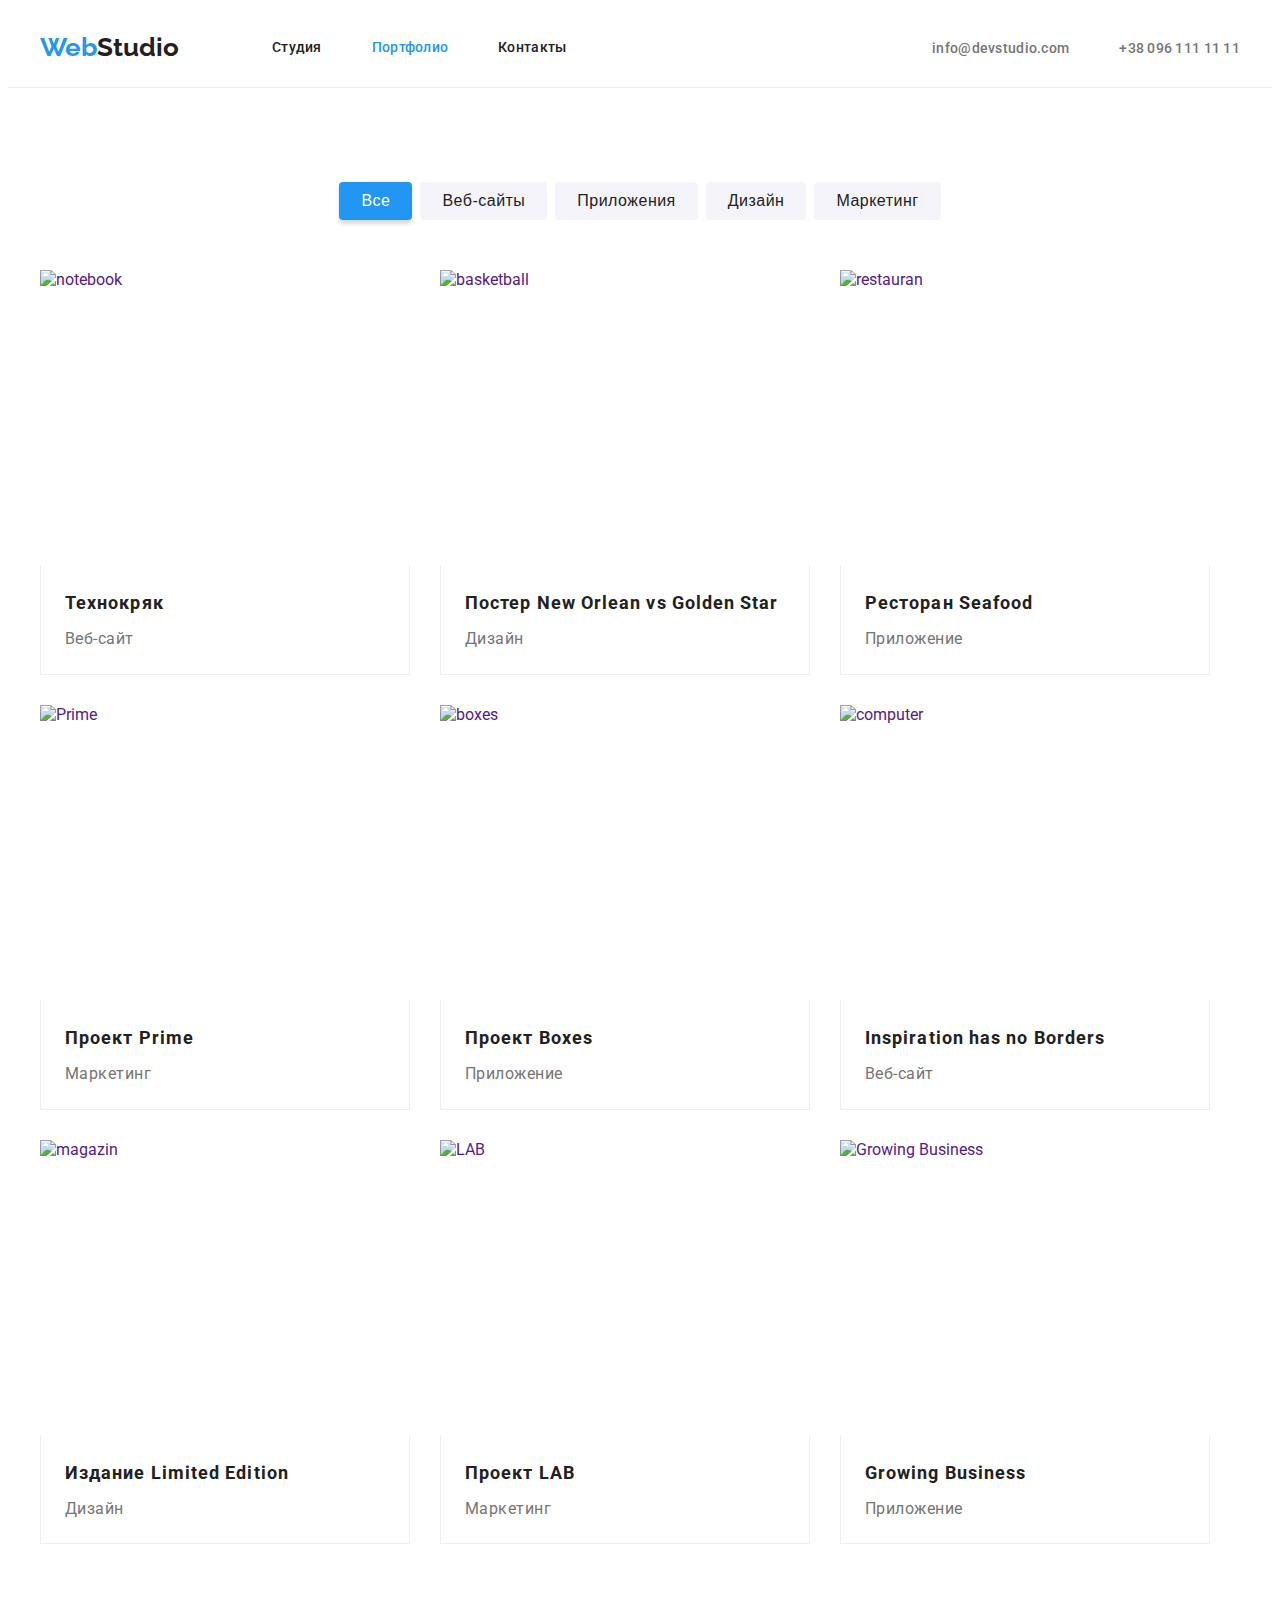
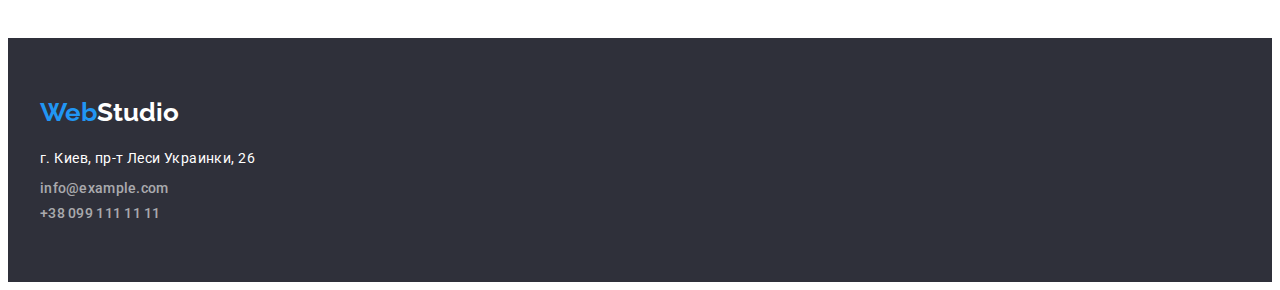
==== portfolio.html @ 57839d2d "Initial commit" ====
<!DOCTYPE html>
<html lang="en">
  <head>
    <meta charset="UTF-8" />
    <meta http-equiv="X-UA-Compatible" content="IE=edge" />
    <meta name="viewport" content="width=device-width, initial-scale=1.0" />
    <link rel="preconnect" href="https://fonts.googleapis.com" />
    <link rel="preconnect" href="https://fonts.gstatic.com" crossorigin />
    <link
      href="https://fonts.googleapis.com/css2?family=Raleway:wght@700&family=Roboto:wght@400;500;700;900&display=swap"
      rel="stylesheet"
    />
    <link
      rel="stylesheet"
      href="https://cdnjs.cloudflare.com/ajax/libs/modern-normalize/1.1.0/modern-normalize.min.css"
      integrity="sha512-wpPYUAdjBVSE4KJnH1VR1HeZfpl1ub8YT/NKx4PuQ5NmX2tKuGu6U/JRp5y+Y8XG2tV+wKQpNHVUX03MfMFn9Q=="
      crossorigin="anonymous"
      referrerpolicy="no-referrer"
    />
    <link rel="stylesheet" href="./css/styles.css" />
    <title>Document</title>
  </head>
  <body>
    <header>
      <div class="container flex">
      <nav class="flex">
        <a href="index.html" class="logo-head logo" lang="en"
          >Web<span class="logo-head-accent">Studio</span>
        </a>
        <ul class="list flex nav-ul">
          <li><a href="index.html" class="nav-link">Студия</a></li>
          <li><a href="portfolio.html" class="nav-link current">Портфолио</a></li>
          <li><a href="" class="nav-link">Контакты</a></li>
        </ul>
      </nav>
      <ul class="list flex contacts">
        <li>
          <a href="mailto:info@devstudio.com" class="contacts-nav">info@devstudio.com</a>
        </li>
         <li>
            <a href="tel:+380961111111" class="contacts-nav">+38 096 111 11 11</a>
         </li>
      </ul>
    </header>

    <main>
      <section class="portfolio-section">
      <div class="container">
        <h2 class="visually-hidden">navigation buttons</h2>
        <ul class="list flex-btn">
          <li><button type="button" class="nav-butons current-btn">Все</button></li>
          <li><button type="button" class="nav-butons">Веб-сайты</button></li>
          <li><button type="button" class="nav-butons">Приложения</button></li>
          <li><button type="button" class="nav-butons">Дизайн</button></li>
          <li><button type="button" class="nav-butons">Маркетинг</button></li>
        </ul>

        <ul class="list flex-wrap-portfolio">
          <li>
            <a href="" class="hero-card">
              <img
                src="./images-portfolio/notebook_white.jpg"
                alt="notebook"
                width="370"
                height="295"
              /> 
            <div class="text-card">
              <h3 class="hero-title">Технокряк</h3>
              <p class="portfolio-text">Веб-сайт</p>
            </div>
            </a>
          </li>
          <li>
            <a href="" class="hero-card">
              <img
                src="./images-portfolio/basketball.jpg"
                alt="basketball"
                width="370"
                height="295"
              />
            <div class="text-card">
              <h3 class="hero-title">Постер New Orlean vs Golden Star</h3>
              <p class="portfolio-text">Дизайн</p>
            </div>
            </a>
          </li>
          <li>
            <a href="" class="hero-card">
              <img
                src="./images-portfolio/restaurant_logo.jpg"
                alt="restauran"
                width="370"
                height="295"
              />
            <div class="text-card">
              <h3 class="hero-title">Ресторан Seafood</h3>
              <p class="portfolio-text">Приложение</p>
            </div>
            </a>
          </li>
          <li>
            <a href="" class="hero-card">
              <img src="./images-portfolio/headphones.jpg" alt="Prime" width="370" height="295" />
            <div class="text-card">
              <h3 class="hero-title">Проект Prime</h3>
              <p class="portfolio-text">Маркетинг</p>
            </div>
            </a>
          </li>
          <li>
            <a href="" class="hero-card">
              <img src="./images-portfolio/boxes.jpg" alt="boxes" width="370" height="295" />
            <div class="text-card">
              <h3 class="hero-title">Проект Boxes</h3>
              <p class="portfolio-text">Приложение</p>
            </div>
            </a>
          </li>
          <li>
            <a href="" class="hero-card">
              <img src="./images-portfolio/computer.jpg" alt="computer" width="370" height="295" />
            <div class="text-card">
              <h3 class="hero-title">Inspiration has no Borders</h3>
              <p class="portfolio-text">Веб-сайт</p>
            </div>
            </a>
          </li>
          <li>
            <a href="" class="hero-card">
              <img src="./images-portfolio/magazin.jpg" alt="magazin" width="370" height="295" />
            <div class="text-card">
              <h3 class="hero-title">Издание Limited Edition</h3>
              <p class="portfolio-text">Дизайн</p>
            </div>
            </a>
          </li>
          <li>
            <a href="" class="hero-card">
              <img src="./images-portfolio/lable.jpg" alt="LAB" width="370" height="295" />
            <div class="text-card">
              <h3 class="hero-title">Проект LAB</h3>
              <p class="portfolio-text">Маркетинг</p>
            </div>
            </a>
          </li>
          <li>
            <a href="" class="hero-card">
              <img
                src="./images-portfolio/landing.jpg"
                alt="Growing Business"
                width="370"
                height="295"
              />
            <div class="text-card">
              <h3 class="hero-title">Growing Business</h3>
              <p class="portfolio-text">Приложение</p>
            </div>
            </a>
          </li>
        </ul>
      </div>
      </section>
    </main>

    <footer class="footer-bg">
      <div class="container">
      <a href="index.html" lang="en" class="logo-foot"
        >Web<span class="logo-foot-accent">Studio</span></a
      >
      <address>
        <ul class="list foot-align">
          <li class="list-foot-item">
            <a
              href="//www.google.com/maps/place/бул.+Леси+Украинки,+26"
              target="_blank"
              class="address"
              >г. Киев, пр-т Леси Украинки, 26</a
            >
          </li>
          <li class="list-foot-item"><a href="mailto:info@example.com" class="contacts-foot">info@example.com</a></li>
          <li><a href="tel:+380991111111" class="contacts-foot">+38 099 111 11 11</a></li>
        </ul>
      </address>
      </div>
    </footer>
  </body>
</html>
---- css/styles.css ----
:root {
  /*fonts*/
  --main-fonts: 'Roboto', sans-serif;
  --logo-fonts: 'Raleway', sans-serif;

  /*bg colors*/
  --dark-bg-color: #2f303a;
  --light-bg-color: #f5f4fa;

  /*text colors*/
  --main-text-color: #212121;
  --accent-text-color: #2196f3;
}

body {
  font-family: var(--main-fonts), sans-serif;
  color: var(--main-text-color);
}
header {
  border-bottom: 1px solid #ececec;
}
img {
  display: block;
}

h1,
h2,
h3,
h4,
h5,
h6,
p,
ul {
  margin: 0;
  padding: 0;
}
.list {
  list-style: none;
}
.title {
  margin-bottom: 50px;
  font-weight: 700;
  font-size: 36px;
  line-height: 1.1;
  text-align: center;
  letter-spacing: 0.03em;
  color: var(--main-text-color);
}
.flex {
  display: flex;
  align-items: center;
}
.section {
  padding-top: 94px;
  padding-bottom: 94px;
}
.section:nth-child(2) {
  padding-bottom: 0;
}

.container {
  width: 1200px;
  padding-right: 15px;
  padding-left: 15px;
  margin-left: auto;
  margin-right: auto;
}

/*header*/
.logo-head {
  font-family: var(--logo-fonts);
  font-weight: 700;
  font-size: 26px;
  line-height: 1.1;
  text-decoration: none;
  color: var(--accent-text-color);
}
.logo-head-accent {
  color: var(--main-text-color);
}
.nav-ul {
  margin-left: 93px;
  gap: 50px;
}
.nav-link {
  padding-top: 32px;
  padding-bottom: 32px;
  font-weight: 500;
  font-size: 14px;
  line-height: 1.1;
  letter-spacing: 0.02em;
  text-decoration: none;
  color: var(--main-text-color);
  display: block;
}
.current {
  font-weight: 500;
  font-size: 14px;
  line-height: 1.1;
  letter-spacing: 0.02em;
  text-decoration: none;
  color: var(--accent-text-color);
}
.nav-link:hover {
  color: var(--accent-text-color);
}
.nav-link:focus {
  color: var(--accent-text-color);
}
.contacts {
  margin-left: auto;
  gap: 50px;
}
.contacts-nav {
  font-weight: 500;
  font-size: 14px;
  line-height: 1.1;
  letter-spacing: 0.02em;
  text-decoration: none;
  color: #757575;
}
.contacts-nav:hover {
  color: var(--accent-text-color);
}
.contacts-nav:focus {
  color: var(--accent-text-color);
}

/*index html*/

/*order section*/
.section-wrap {
  padding-top: 200px;
  padding-bottom: 200px;
  text-align: center;
}
.order-section {
  background: var(--dark-bg-color);
}
.order-title {
  width: 700px;
  margin: 0 auto;

  text-transform: uppercase;
  font-weight: 900;
  font-size: 44px;
  line-height: 1.3;
  color: #ffffff;
}
.order-button {
  box-shadow: 0px 4px 4px rgba(0, 0, 0, 0.15);
  border: none;
  border-radius: 4px;

  margin-top: 30px;
  min-height: 50px;
  min-width: 200px;
  padding: 10px 32px;

  font-weight: 700;
  font-size: 16px;
  line-height: 1.8;
  color: #ffffff;
  cursor: pointer;
  background-color: var(--accent-text-color);
}
.order-button:hover {
  background-color: #188ce8;
}
.order-button:focus {
  background-color: #188ce8;
}
/*benefits section*/
.visually-hidden {
  position: absolute;
  width: 1px;
  height: 1px;
  margin: -1px;
  border: 0;
  padding: 0;
  white-space: nowrap;
  clip-path: inset(100%);
  clip: rect(0 0 0 0);
  overflow: hidden;
}
.benefit-cards {
  width: 270px;
}
.list-benefits {
  gap: 30px;
}
.benefit-title {
  font-weight: 700;
  font-size: 14px;
  line-height: 16px;
  letter-spacing: 0.03em;
  text-transform: uppercase;
  color: var(--main-text-color);
}
.benefit-text {
  margin-top: 10px;
  font-weight: 400;
  font-size: 14px;
  line-height: 1.7;
  letter-spacing: 0.03em;
  color: #757575;
}
.list-work {
  list-style: none;
  gap: 30px;
}

/*hero section*/

.hero-bg {
  background-color: var(--light-bg-color);
}

.hero-name {
  font-weight: 500;
  font-size: 16px;
  line-height: 1.1;
  text-align: center;
  letter-spacing: 0.03em;
  color: var(--main-text-color);
}
.hero-text {
  margin-top: 10px;
  font-weight: 400;
  font-size: 16px;
  line-height: 1.1;
  text-align: center;
  letter-spacing: 0.03em;
  color: #757575;
}
.list-hero {
  gap: 30px;
}
.hero-text-card {
  padding: 30px 20px;
}
.bg-cards {
  width: 270px;
  padding: auto;

  background: #ffffff;
  box-shadow: 0px 1px 3px rgba(0, 0, 0, 0.12), 0px 1px 1px rgba(0, 0, 0, 0.14),
    0px 2px 1px rgba(0, 0, 0, 0.2);
  border-radius: 0px 0px 4px 4px;
}

/*portfolio*/

/*section*/
.portfolio-section {
  padding-top: 94px;
  padding-bottom: 94px;
}
.visually-hidden {
  position: absolute;
  width: 1px;
  height: 1px;
  margin: -1px;
  border: 0;
  padding: 0;
  white-space: nowrap;
  clip-path: inset(100%);
  clip: rect(0 0 0 0);
  overflow: hidden;
}
.nav-butons {
  background: #f5f4fa;
  border: none;
  border-radius: 4px;

  font-weight: 500;
  font-size: 16px;
  line-height: 1.6;
  text-align: center;
  letter-spacing: 0.03em;
  cursor: pointer;
  color: var(--main-text-color);
  background: var(--light-bg-color);
  padding: 6px 22px;
}
.current-btn {
  background: #2196f3;
  box-shadow: 0px 4px 4px rgba(0, 0, 0, 0.15);
  color: #ffffff;
  background: var(--accent-text-color);
}
.flex-btn {
  justify-content: center;
  display: flex;
  gap: 8px;
}

.flex-wrap-portfolio {
  padding: 0;
  margin: 0;
  margin-top: 50px;
  display: flex;
  flex-wrap: wrap;
  gap: 30px;
}
.hero-card {
  display: inline-block;

  background: #ffffff;

  cursor: pointer;
  text-decoration: none;
}
.text-card {
  border-left: 1px solid #eeeeee;
  border-right: 1px solid #eeeeee;
  border-bottom: 1px solid #eeeeee;
  padding: 20px 24px;
}
.hero-title {
  margin-bottom: 4px;
  font-weight: 700;
  font-size: 18px;
  line-height: 2;
  letter-spacing: 0.06em;
  color: var(--main-text-color);
}
.portfolio-text {
  display: inline;
  padding-left: 0px;
  font-weight: 400;
  font-size: 16px;
  line-height: 1.8;
  letter-spacing: 0.03em;
  color: #757575;
}
.nav-butons:hover {
  color: #ffffff;
  background-color: var(--accent-text-color);
}
.nav-butons:focus {
  color: #ffffff;
  background-color: var(--accent-text-color);
}

/*footer*/
.footer-bg {
  padding-top: 60px;
  padding-bottom: 60px;
  background: var(--dark-bg-color);
}
.foot-align {
  padding-left: 0;
}
.logo-foot {
  margin-bottom: 20px;
  display: inline-block;
  font-family: var(--logo-fonts);
  font-weight: 700;
  font-size: 26px;
  line-height: 1.1;
  text-decoration: none;
  color: var(--accent-text-color);
}
.logo-foot-accent {
  color: #ffffff;
}
.list-foot-item {
  margin-top: 0;
  margin-bottom: 10px;
}
.address {
  display: block;
  font-style: normal;
  font-weight: 400;
  font-size: 14px;
  line-height: 1.7;
  letter-spacing: 0.03em;
  color: #ffffff;
  text-decoration: none;
}
.contacts-foot {
  display: block;
  font-style: normal;
  font-weight: 500;
  font-size: 14px;
  line-height: 1.1;
  letter-spacing: 0.02em;
  text-decoration: none;
  color: rgba(255, 255, 255, 0.6);
}
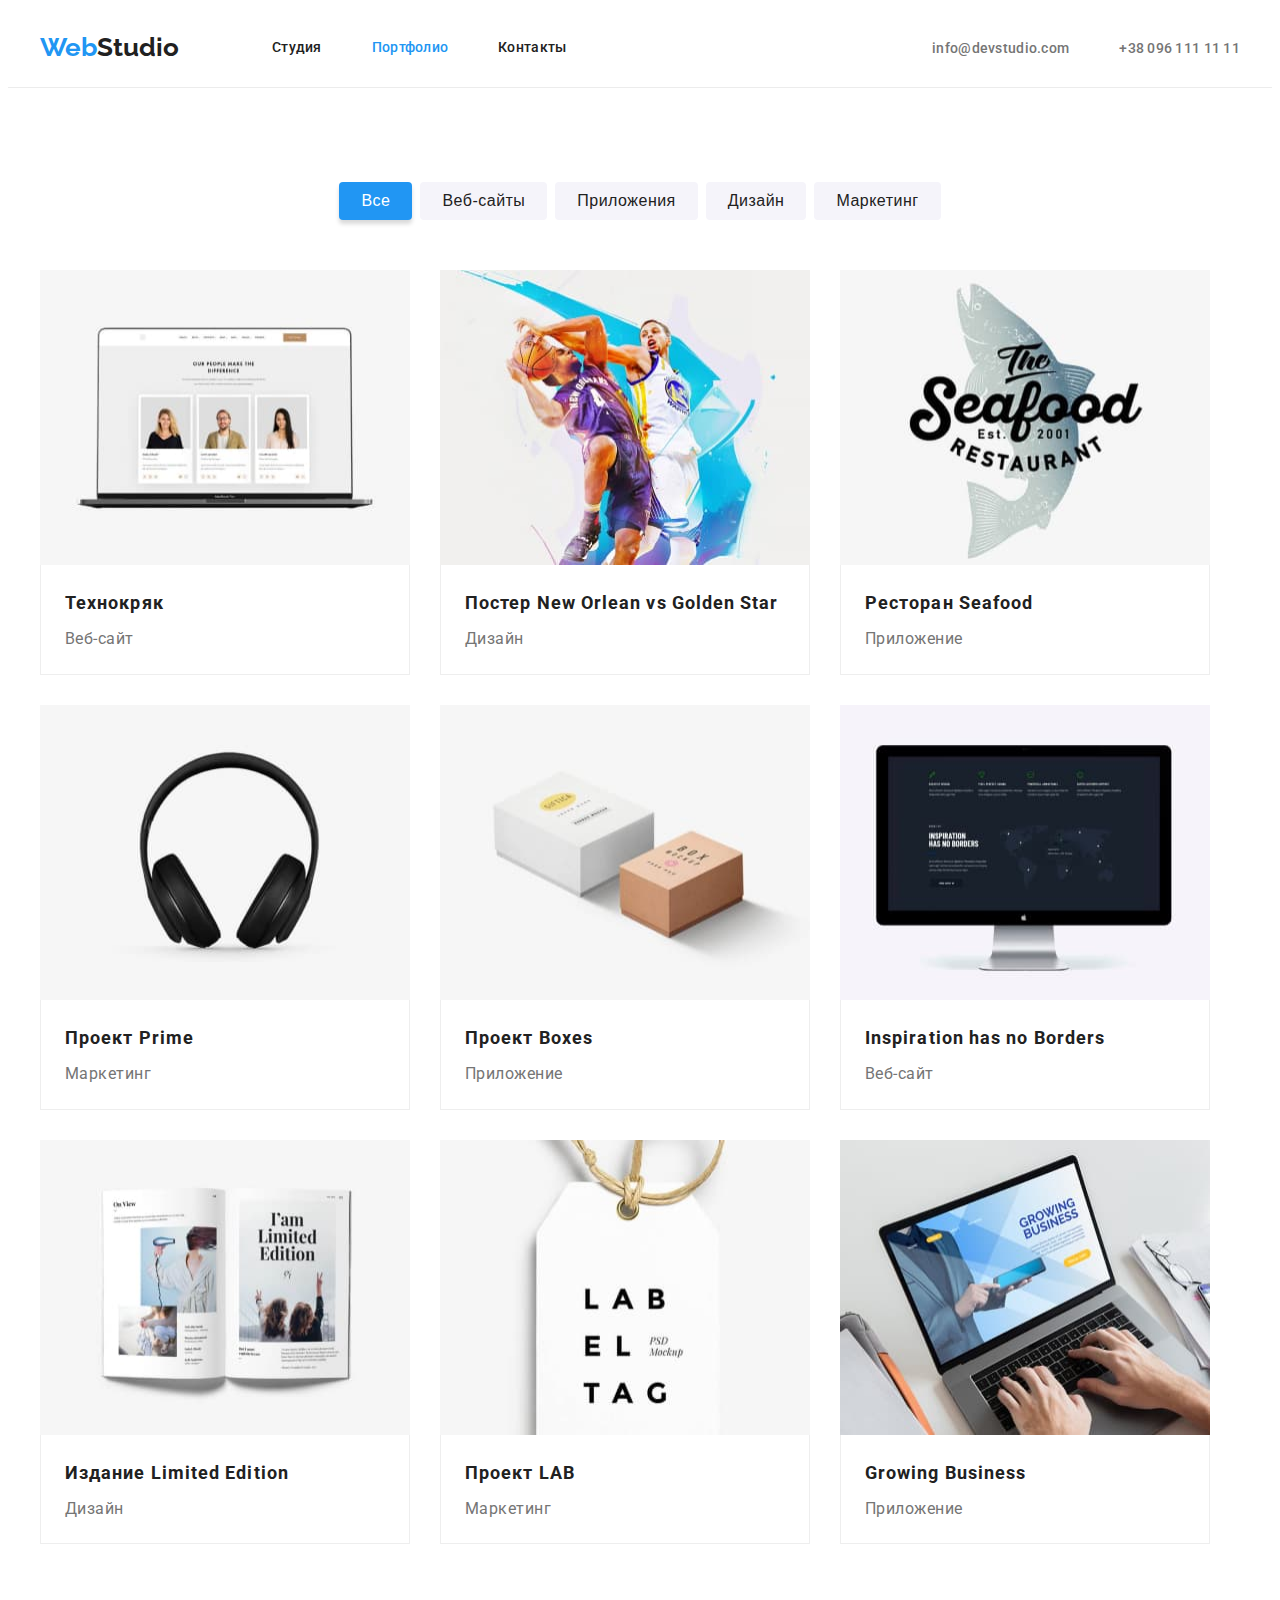
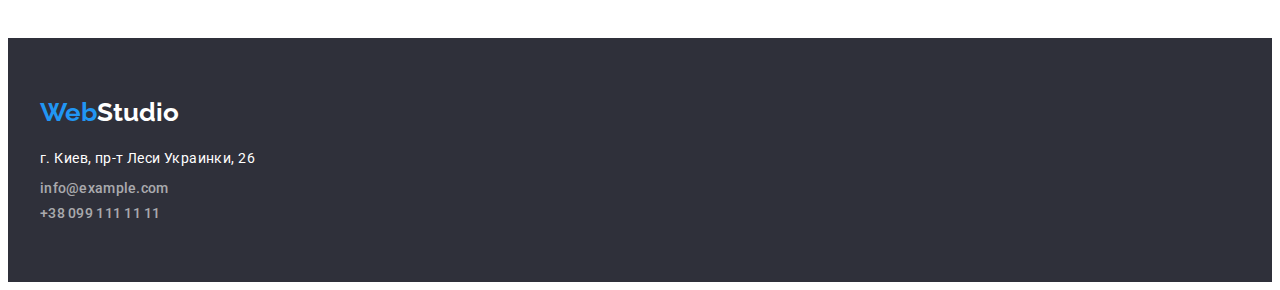
==== commit ab2182df: "add social icons" ====
--- a/portfolio.html
+++ b/portfolio.html
@@ -59,7 +59,7 @@
           <li>
             <a href="" class="hero-card">
               <img
-                src="./images-portfolio/notebook_white.jpg"
+                src="./images/images-portfolio/notebook_white.jpg"
                 alt="notebook"
                 width="370"
                 height="295"
@@ -73,7 +73,7 @@
           <li>
             <a href="" class="hero-card">
               <img
-                src="./images-portfolio/basketball.jpg"
+                src="./images/images-portfolio/basketball.jpg"
                 alt="basketball"
                 width="370"
                 height="295"
@@ -87,7 +87,7 @@
           <li>
             <a href="" class="hero-card">
               <img
-                src="./images-portfolio/restaurant_logo.jpg"
+                src="./images/images-portfolio/restaurant_logo.jpg"
                 alt="restauran"
                 width="370"
                 height="295"
@@ -100,7 +100,7 @@
           </li>
           <li>
             <a href="" class="hero-card">
-              <img src="./images-portfolio/headphones.jpg" alt="Prime" width="370" height="295" />
+              <img src="./images/images-portfolio/headphones.jpg" alt="Prime" width="370" height="295" />
             <div class="text-card">
               <h3 class="hero-title">Проект Prime</h3>
               <p class="portfolio-text">Маркетинг</p>
@@ -109,7 +109,7 @@
           </li>
           <li>
             <a href="" class="hero-card">
-              <img src="./images-portfolio/boxes.jpg" alt="boxes" width="370" height="295" />
+              <img src="./images/images-portfolio/boxes.jpg" alt="boxes" width="370" height="295" />
             <div class="text-card">
               <h3 class="hero-title">Проект Boxes</h3>
               <p class="portfolio-text">Приложение</p>
@@ -118,7 +118,7 @@
           </li>
           <li>
             <a href="" class="hero-card">
-              <img src="./images-portfolio/computer.jpg" alt="computer" width="370" height="295" />
+              <img src="./images/images-portfolio/computer.jpg" alt="computer" width="370" height="295" />
             <div class="text-card">
               <h3 class="hero-title">Inspiration has no Borders</h3>
               <p class="portfolio-text">Веб-сайт</p>
@@ -127,7 +127,7 @@
           </li>
           <li>
             <a href="" class="hero-card">
-              <img src="./images-portfolio/magazin.jpg" alt="magazin" width="370" height="295" />
+              <img src="./images/images-portfolio/magazin.jpg" alt="magazin" width="370" height="295" />
             <div class="text-card">
               <h3 class="hero-title">Издание Limited Edition</h3>
               <p class="portfolio-text">Дизайн</p>
@@ -136,7 +136,7 @@
           </li>
           <li>
             <a href="" class="hero-card">
-              <img src="./images-portfolio/lable.jpg" alt="LAB" width="370" height="295" />
+              <img src="./images/images-portfolio/lable.jpg" alt="LAB" width="370" height="295" />
             <div class="text-card">
               <h3 class="hero-title">Проект LAB</h3>
               <p class="portfolio-text">Маркетинг</p>
@@ -146,7 +146,7 @@
           <li>
             <a href="" class="hero-card">
               <img
-                src="./images-portfolio/landing.jpg"
+                src="./images/images-portfolio/landing.jpg"
                 alt="Growing Business"
                 width="370"
                 height="295"
--- a/css/styles.css
+++ b/css/styles.css
@@ -232,6 +232,7 @@
   text-align: center;
   letter-spacing: 0.03em;
   color: #757575;
+  margin-bottom: 16px;
 }
 .list-hero {
   gap: 30px;
@@ -248,6 +249,36 @@
     0px 2px 1px rgba(0, 0, 0, 0.2);
   border-radius: 0px 0px 4px 4px;
 }
+.social-list {
+  align-items: center;
+  justify-content: center;
+  gap: 10px;
+}
+.social-item {
+
+}
+.social-link {
+  align-items: center;
+  justify-content: center;
+  display: flex;
+  width: 44px;
+  height: 44px;
+  background-color: #ffffff;
+  border-radius: 50%;
+}
+.social-icon{
+   fill: #AFB1B8;
+}
+.social-link:hover,
+.social-link:focus{
+   background-color: #2196F3;
+
+}
+.social-link:hover .social-icon,
+.social-link:focus .social-icon{
+   fill: #ffffff;
+}
+
 
 /*portfolio*/
 
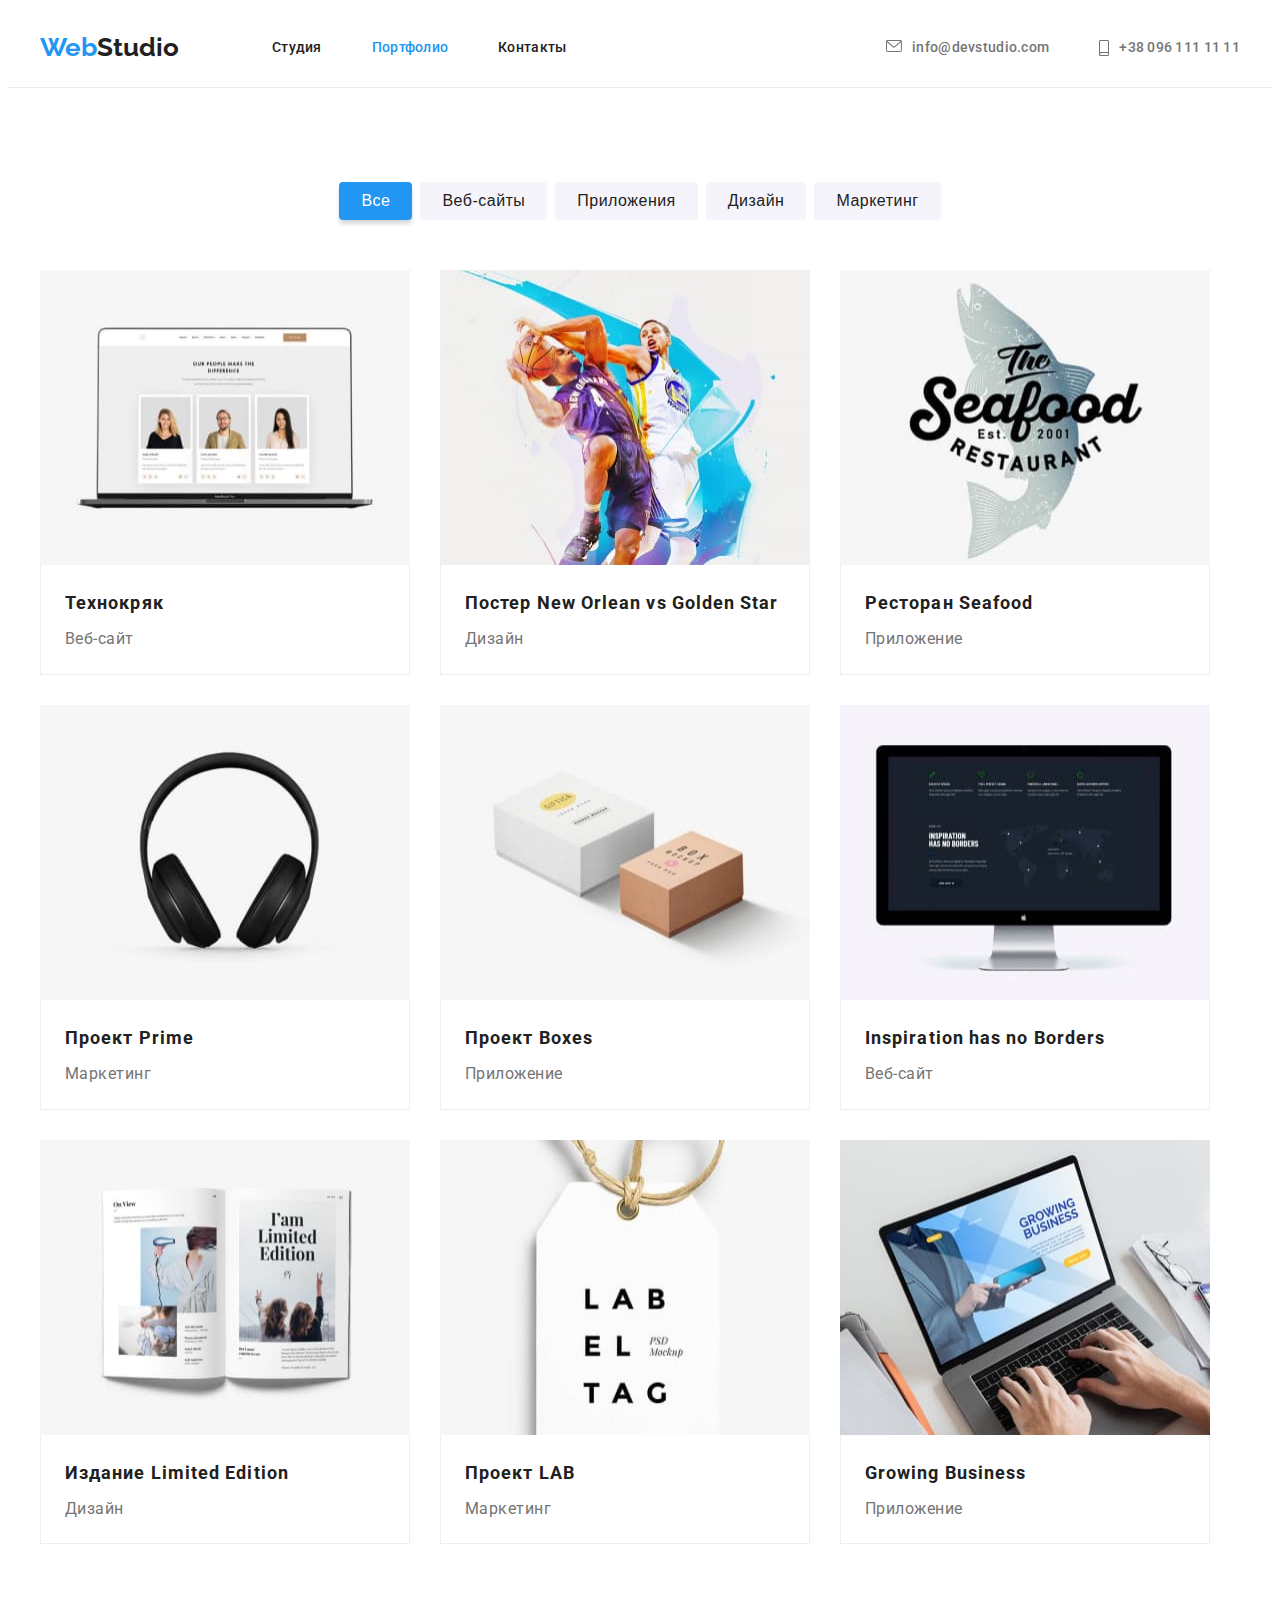
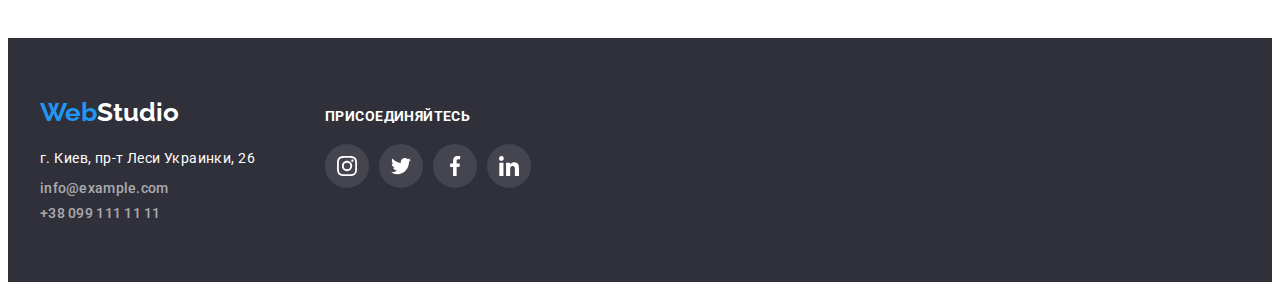
==== commit 53b695bf: "upd" ====
--- a/portfolio.html
+++ b/portfolio.html
@@ -34,11 +34,17 @@
         </ul>
       </nav>
       <ul class="list flex contacts">
-        <li>
-          <a href="mailto:info@devstudio.com" class="contacts-nav">info@devstudio.com</a>
+        <li class="contacts-item">
+          <a class="contacts-nav" href="mailto:info@devstudio.com" > 
+            <svg class="contacts-icon" width="16" height="12"> 
+               <use href="./images/icons.svg#icon-mail"></use>
+            </svg>info@devstudio.com</a>
         </li>
-         <li>
-            <a href="tel:+380961111111" class="contacts-nav">+38 096 111 11 11</a>
+         <li class="contacts-item">
+            <a class="contacts-nav" href="tel:+380961111111" > 
+            <svg class="contacts-icon" width="10" height="16"> 
+               <use href="./images/icons.svg#icon-smartphone"></use>
+            </svg>+38 096 111 11 11</a>
          </li>
       </ul>
     </header>
@@ -162,8 +168,9 @@
       </section>
     </main>
 
-    <footer class="footer-bg">
-      <div class="container">
+        <footer class="footer-bg">
+      <div class="container flex blocks">
+      <div>
       <a href="index.html" lang="en" class="logo-foot"
         >Web<span class="logo-foot-accent">Studio</span></a
       >
@@ -182,6 +189,66 @@
         </ul>
       </address>
       </div>
+ 
+
+      <div  class="foot-rigth-block">
+         <h3 class="foot-title">присоединяйтесь</h3>
+         <ul class="list flex social-list-foot">
+               <li class="social-item">
+                  <a 
+                  class="social-link-foot"
+                  href=""
+                  rel="noopener nooferrer"
+                  target="_blank"
+                  aria-label="instagram"
+                  >  
+                     <svg class="social-icon-foot" width="20" height="20"> 
+                        <use href="./images/icons.svg#icon-instagram"></use>
+                     </svg>
+                  </a>
+               </li>
+               <li class="social-item">
+                  <a 
+                  class="social-link-foot"
+                  href=""
+                  rel="noopener nooferrer"
+                  target="_blank"
+                  aria-label="twitter"
+                  >
+                     <svg class="social-icon-foot" width="20" height="20"> 
+                        <use href="./images/icons.svg#icon-twitter"></use>
+                     </svg>
+                  </a>
+               </li>
+               <li class="social-item">
+                  <a 
+                  class="social-link-foot"
+                  href=""
+                  rel="noopener nooferrer"
+                  target="_blank"
+                  aria-label="facebook"
+                  >
+                     <svg class="social-icon-foot" width="20" height="20"> 
+                        <use href="./images/icons.svg#icon-facebook"></use>
+                     </svg>
+                  </a>
+               </li>
+               <li class="social-item-foot">
+                  <a 
+                  class="social-link-foot"
+                  href=""
+                  rel="noopener nooferrer"
+                  target="_blank"
+                  aria-label="linkedin"
+                  >
+                     <svg class="social-icon-foot" width="20" height="20"> 
+                        <use href="./images/icons.svg#icon-linkedin"></use>
+                     </svg>
+                  </a>
+               </li>
+            </ul>
+      </div>
+      </div>
     </footer>
   </body>
 </html>
--- a/css/styles.css
+++ b/css/styles.css
@@ -108,10 +108,17 @@
   color: var(--accent-text-color);
 }
 .contacts {
+  align-items: center;
+  justify-content: center;
   margin-left: auto;
   gap: 50px;
 }
+.contacts-item {
+  display: flex;
+  justify-content: center;
+}
 .contacts-nav {
+  display: flex;
   font-weight: 500;
   font-size: 14px;
   line-height: 1.1;
@@ -119,11 +126,18 @@
   text-decoration: none;
   color: #757575;
 }
-.contacts-nav:hover {
-  color: var(--accent-text-color);
-}
+
+.contacts-nav:hover,
 .contacts-nav:focus {
   color: var(--accent-text-color);
+}
+.contacts-icon {
+  fill: #757575;
+  margin-right: 10px;
+}
+.contacts-nav:hover .contacts-icon,
+.contacts-nav:focus .contacts-icon {
+  fill: var(--accent-text-color);
 }
 
 /*index html*/
@@ -170,6 +184,18 @@
 .order-button:focus {
   background-color: #188ce8;
 }
+
+.bg-image-order {
+  max-width: 1600px;
+  margin-left: auto;
+  margin-right: auto;
+
+  background-repeat: no-repeat;
+  background-image: linear-gradient(to right, rgba(47, 48, 58, 0.4), rgba(47, 48, 58, 0.4)),
+    url(/images/background.jpg);
+  background-position: center;
+}
+
 /*benefits section*/
 .visually-hidden {
   position: absolute;
@@ -209,7 +235,14 @@
   list-style: none;
   gap: 30px;
 }
-
+.benefits-icon {
+  width: 270px;
+  height: 120px;
+  background: #f5f4fa;
+  border-radius: 4px;
+  padding: 25px 100px;
+  margin-bottom: 30px;
+}
 /*hero section*/
 
 .hero-bg {
@@ -255,7 +288,6 @@
   gap: 10px;
 }
 .social-item {
-
 }
 .social-link {
   align-items: center;
@@ -266,19 +298,17 @@
   background-color: #ffffff;
   border-radius: 50%;
 }
-.social-icon{
-   fill: #AFB1B8;
+.social-icon {
+  fill: #afb1b8;
 }
 .social-link:hover,
-.social-link:focus{
-   background-color: #2196F3;
-
+.social-link:focus {
+  background-color: #2196f3;
 }
 .social-link:hover .social-icon,
-.social-link:focus .social-icon{
-   fill: #ffffff;
-}
-
+.social-link:focus .social-icon {
+  fill: #ffffff;
+}
 
 /*portfolio*/
 
@@ -342,6 +372,11 @@
   cursor: pointer;
   text-decoration: none;
 }
+.hero-card:hover,
+.hero-card:focus {
+  box-shadow: 0px 1px 1px rgba(0, 0, 0, 0.12), 0px 4px 4px rgba(0, 0, 0, 0.06),
+    1px 4px 6px rgba(0, 0, 0, 0.16);
+}
 .text-card {
   border-left: 1px solid #eeeeee;
   border-right: 1px solid #eeeeee;
@@ -365,13 +400,33 @@
   letter-spacing: 0.03em;
   color: #757575;
 }
-.nav-butons:hover {
+.nav-butons:hover,
+.nav-butons:focus {
   color: #ffffff;
   background-color: var(--accent-text-color);
-}
-.nav-butons:focus {
-  color: #ffffff;
-  background-color: var(--accent-text-color);
+  box-shadow: 0px 3px 1px rgba(0, 0, 0, 0.1), 0px 1px 2px rgba(0, 0, 0, 0.08),
+    0px 2px 2px rgba(0, 0, 0, 0.12);
+}
+
+/*clients section*/
+.clients-list {
+  margin-top: 30px;
+  gap: 30px;
+}
+.clients-icon {
+  width: 170px;
+  height: 92px;
+  padding: 16px 32px;
+
+  background-color: #ffffff;
+  border: 1px solid #afb1b8;
+  border-radius: 4px;
+  fill: #afb1b8;
+}
+.clients-icon:hover,
+.clients-icon:focus {
+  border: 1px solid #2196f3;
+  fill: #2196f3;
 }
 
 /*footer*/
@@ -420,3 +475,42 @@
   text-decoration: none;
   color: rgba(255, 255, 255, 0.6);
 }
+.blocks {
+  align-items: baseline;
+}
+.foot-rigth-block {
+  margin-left: 70px;
+}
+.foot-title {
+  padding-left: 0;
+  display: inline-block;
+  margin-bottom: 20px;
+  text-align: center;
+  font-weight: 700;
+  font-size: 14px;
+  line-height: 16px;
+  letter-spacing: 0.03em;
+  text-transform: uppercase;
+  color: #ffffff;
+}
+.social-list-foot {
+  align-items: center;
+  justify-content: center;
+  gap: 10px;
+}
+.social-link-foot {
+  align-items: center;
+  justify-content: center;
+  display: flex;
+  width: 44px;
+  height: 44px;
+  background-color: rgba(255, 255, 255, 10%);
+  border-radius: 50%;
+}
+.social-link-foot:hover,
+.social-link-foot:focus {
+  background-color: #2196f3;
+}
+.social-icon-foot {
+  fill: #ffffff;
+}
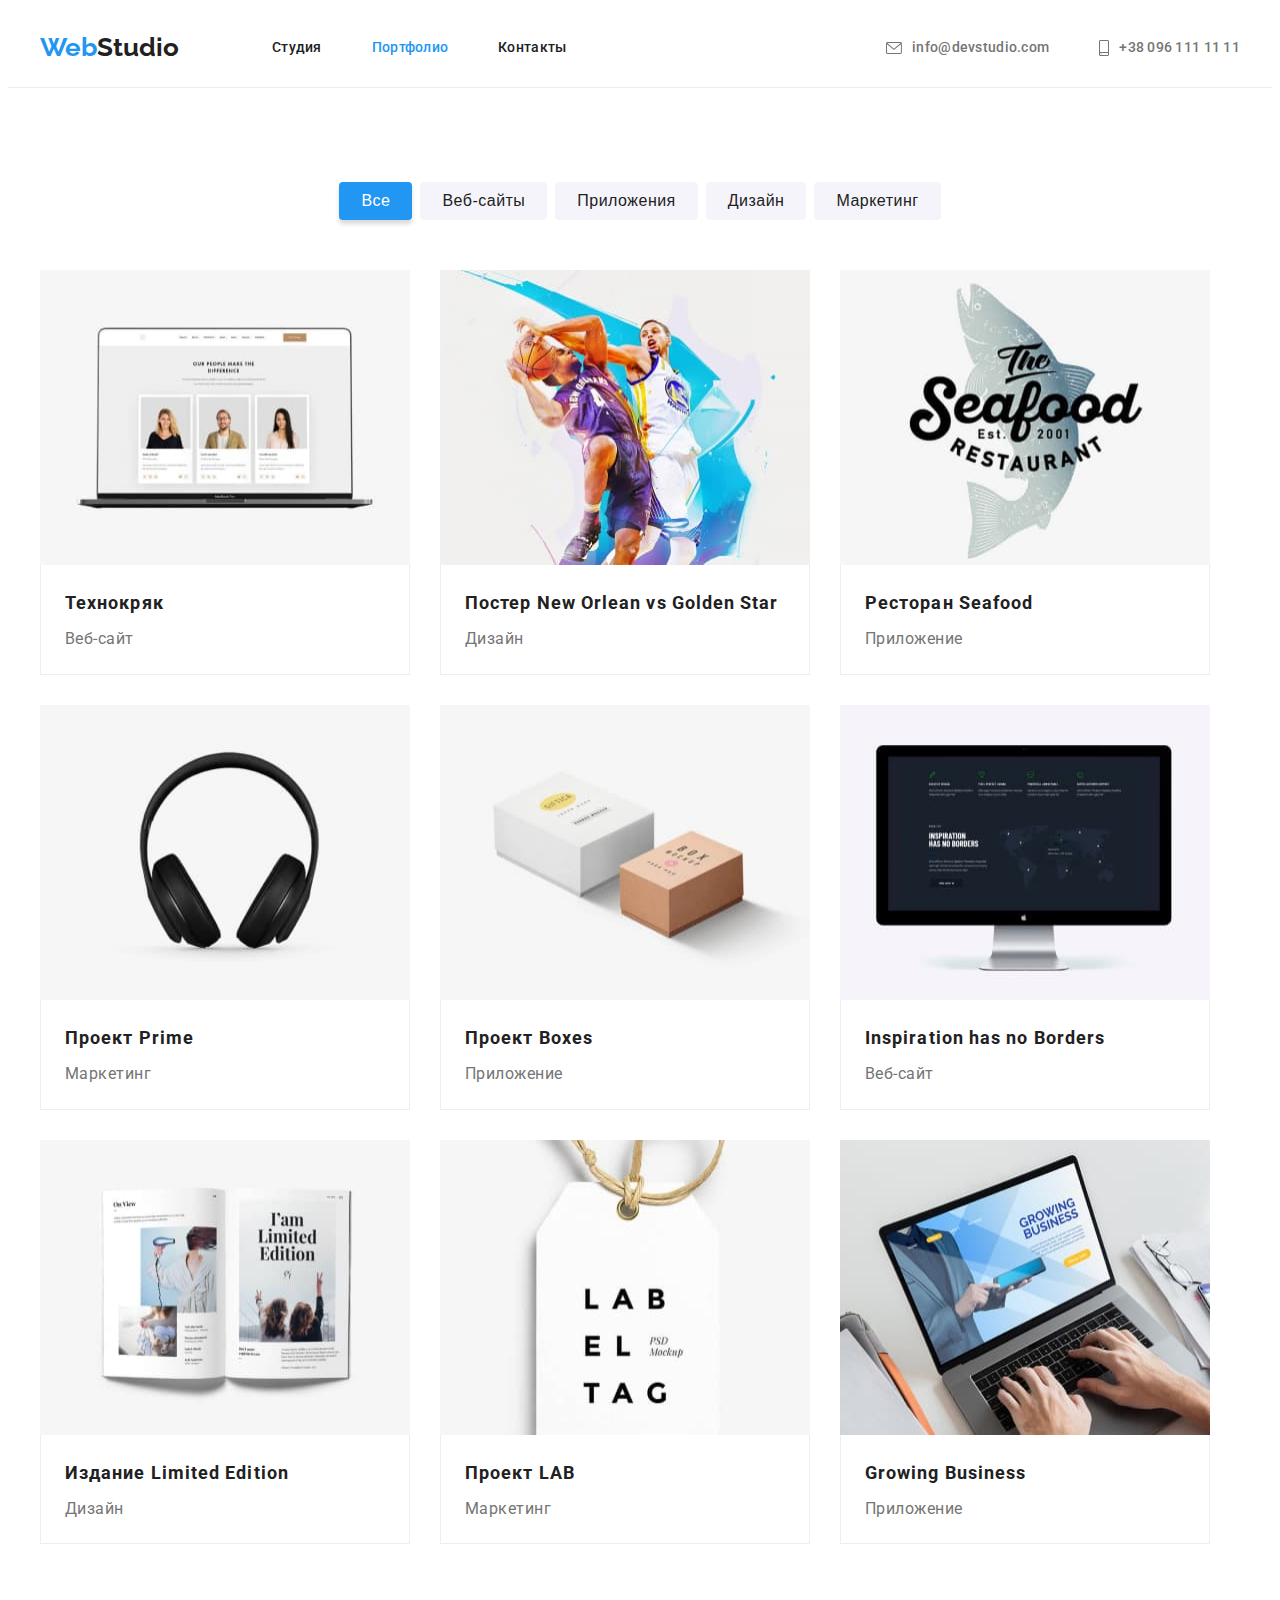
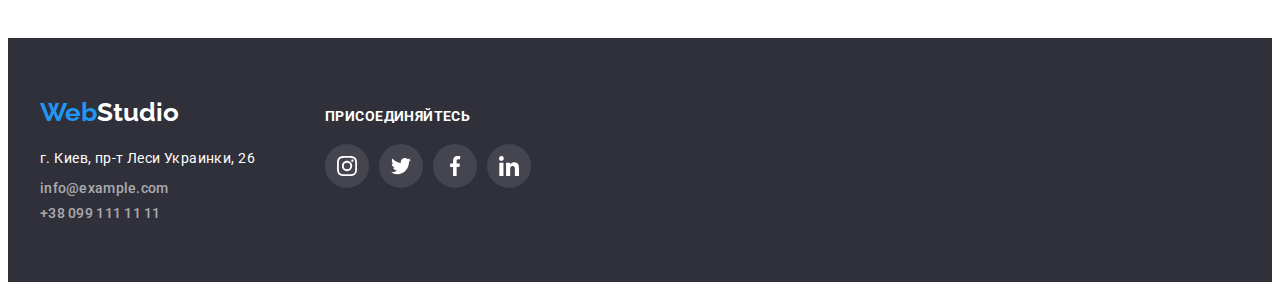
==== commit 9d9dfe9a: "upd" ====
--- a/portfolio.html
+++ b/portfolio.html
@@ -63,7 +63,7 @@
 
         <ul class="list flex-wrap-portfolio">
           <li>
-            <a href="" class="hero-card">
+            <a href="" class="portfolio-card">
               <img
                 src="./images/images-portfolio/notebook_white.jpg"
                 alt="notebook"
@@ -71,13 +71,13 @@
                 height="295"
               /> 
             <div class="text-card">
-              <h3 class="hero-title">Технокряк</h3>
+              <h3 class="portfolio-title">Технокряк</h3>
               <p class="portfolio-text">Веб-сайт</p>
             </div>
             </a>
           </li>
           <li>
-            <a href="" class="hero-card">
+            <a href="" class="portfolio-card">
               <img
                 src="./images/images-portfolio/basketball.jpg"
                 alt="basketball"
@@ -85,13 +85,13 @@
                 height="295"
               />
             <div class="text-card">
-              <h3 class="hero-title">Постер New Orlean vs Golden Star</h3>
+              <h3 class="portfolio-title">Постер New Orlean vs Golden Star</h3>
               <p class="portfolio-text">Дизайн</p>
             </div>
             </a>
           </li>
           <li>
-            <a href="" class="hero-card">
+            <a href="" class="portfolio-card">
               <img
                 src="./images/images-portfolio/restaurant_logo.jpg"
                 alt="restauran"
@@ -99,58 +99,58 @@
                 height="295"
               />
             <div class="text-card">
-              <h3 class="hero-title">Ресторан Seafood</h3>
+              <h3 class="portfolio-title">Ресторан Seafood</h3>
               <p class="portfolio-text">Приложение</p>
             </div>
             </a>
           </li>
           <li>
-            <a href="" class="hero-card">
+            <a href="" class="portfolio-card">
               <img src="./images/images-portfolio/headphones.jpg" alt="Prime" width="370" height="295" />
             <div class="text-card">
-              <h3 class="hero-title">Проект Prime</h3>
+              <h3 class="portfolio-title">Проект Prime</h3>
               <p class="portfolio-text">Маркетинг</p>
             </div>
             </a>
           </li>
           <li>
-            <a href="" class="hero-card">
+            <a href="" class="portfolio-card">
               <img src="./images/images-portfolio/boxes.jpg" alt="boxes" width="370" height="295" />
             <div class="text-card">
-              <h3 class="hero-title">Проект Boxes</h3>
+              <h3 class="portfolio-title">Проект Boxes</h3>
               <p class="portfolio-text">Приложение</p>
             </div>
             </a>
           </li>
           <li>
-            <a href="" class="hero-card">
+            <a href="" class="portfolio-card">
               <img src="./images/images-portfolio/computer.jpg" alt="computer" width="370" height="295" />
             <div class="text-card">
-              <h3 class="hero-title">Inspiration has no Borders</h3>
+              <h3 class="portfolio-title">Inspiration has no Borders</h3>
               <p class="portfolio-text">Веб-сайт</p>
             </div>
             </a>
           </li>
           <li>
-            <a href="" class="hero-card">
+            <a href="" class="portfolio-card">
               <img src="./images/images-portfolio/magazin.jpg" alt="magazin" width="370" height="295" />
             <div class="text-card">
-              <h3 class="hero-title">Издание Limited Edition</h3>
+              <h3 class="portfolio-title">Издание Limited Edition</h3>
               <p class="portfolio-text">Дизайн</p>
             </div>
             </a>
           </li>
           <li>
-            <a href="" class="hero-card">
+            <a href="" class="portfolio-card">
               <img src="./images/images-portfolio/lable.jpg" alt="LAB" width="370" height="295" />
             <div class="text-card">
-              <h3 class="hero-title">Проект LAB</h3>
+              <h3 class="portfolio-title">Проект LAB</h3>
               <p class="portfolio-text">Маркетинг</p>
             </div>
             </a>
           </li>
           <li>
-            <a href="" class="hero-card">
+            <a href="" class="portfolio-card">
               <img
                 src="./images/images-portfolio/landing.jpg"
                 alt="Growing Business"
@@ -158,7 +158,7 @@
                 height="295"
               />
             <div class="text-card">
-              <h3 class="hero-title">Growing Business</h3>
+              <h3 class="portfolio-title">Growing Business</h3>
               <p class="portfolio-text">Приложение</p>
             </div>
             </a>
--- a/css/styles.css
+++ b/css/styles.css
@@ -108,16 +108,14 @@
   color: var(--accent-text-color);
 }
 .contacts {
-  align-items: center;
-  justify-content: center;
   margin-left: auto;
   gap: 50px;
 }
 .contacts-item {
   display: flex;
-  justify-content: center;
 }
 .contacts-nav {
+  align-items: center;
   display: flex;
   font-weight: 500;
   font-size: 14px;
@@ -132,26 +130,26 @@
   color: var(--accent-text-color);
 }
 .contacts-icon {
-  fill: #757575;
+  fill: currentColor;
   margin-right: 10px;
 }
-.contacts-nav:hover .contacts-icon,
-.contacts-nav:focus .contacts-icon {
+.contacts-icon:hover,
+.contacts-icon:focus {
   fill: var(--accent-text-color);
 }
 
 /*index html*/
 
-/*order section*/
+/*hero section*/
 .section-wrap {
   padding-top: 200px;
   padding-bottom: 200px;
   text-align: center;
 }
-.order-section {
+.hero-section {
   background: var(--dark-bg-color);
 }
-.order-title {
+.hero-title {
   width: 700px;
   margin: 0 auto;
 
@@ -161,7 +159,7 @@
   line-height: 1.3;
   color: #ffffff;
 }
-.order-button {
+.hero-button {
   box-shadow: 0px 4px 4px rgba(0, 0, 0, 0.15);
   border: none;
   border-radius: 4px;
@@ -178,21 +176,21 @@
   cursor: pointer;
   background-color: var(--accent-text-color);
 }
-.order-button:hover {
+.hero-button:hover {
   background-color: #188ce8;
 }
-.order-button:focus {
+.hero-button:focus {
   background-color: #188ce8;
 }
 
-.bg-image-order {
+.bg-image-hero {
   max-width: 1600px;
   margin-left: auto;
   margin-right: auto;
 
   background-repeat: no-repeat;
   background-image: linear-gradient(to right, rgba(47, 48, 58, 0.4), rgba(47, 48, 58, 0.4)),
-    url(/images/background.jpg);
+    url(../images/background.jpg);
   background-position: center;
 }
 
@@ -209,11 +207,23 @@
   clip: rect(0 0 0 0);
   overflow: hidden;
 }
+.list-benefits {
+  align-items: center;
+  justify-content: center;
+  gap: 30px;
+}
+.benefit-link {
+  align-items: center;
+  justify-content: center;
+  display: flex;
+  width: 270px;
+  height: 120px;
+  margin-bottom: 30px;
+  background: #f5f4fa;
+  border-radius: 4px;
+}
 .benefit-cards {
   width: 270px;
-}
-.list-benefits {
-  gap: 30px;
 }
 .benefit-title {
   font-weight: 700;
@@ -235,21 +245,13 @@
   list-style: none;
   gap: 30px;
 }
-.benefits-icon {
-  width: 270px;
-  height: 120px;
-  background: #f5f4fa;
-  border-radius: 4px;
-  padding: 25px 100px;
-  margin-bottom: 30px;
-}
-/*hero section*/
-
-.hero-bg {
+/*team section*/
+
+.team-bg {
   background-color: var(--light-bg-color);
 }
 
-.hero-name {
+.team-name {
   font-weight: 500;
   font-size: 16px;
   line-height: 1.1;
@@ -257,7 +259,7 @@
   letter-spacing: 0.03em;
   color: var(--main-text-color);
 }
-.hero-text {
+.team-text {
   margin-top: 10px;
   font-weight: 400;
   font-size: 16px;
@@ -267,10 +269,10 @@
   color: #757575;
   margin-bottom: 16px;
 }
-.list-hero {
+.list-team {
   gap: 30px;
 }
-.hero-text-card {
+.team-text-card {
   padding: 30px 20px;
 }
 .bg-cards {
@@ -287,8 +289,6 @@
   justify-content: center;
   gap: 10px;
 }
-.social-item {
-}
 .social-link {
   align-items: center;
   justify-content: center;
@@ -309,6 +309,37 @@
 .social-link:focus .social-icon {
   fill: #ffffff;
 }
+
+/*clients section*/
+.clients-list {
+  align-items: center;
+  justify-content: center;
+  gap: 30px;
+}
+
+.clients-link {
+  width: 170px;
+  height: 92px;
+  align-items: center;
+  justify-content: center;
+  display: flex;
+
+  background-color: #ffffff;
+  border: 1px solid #afb1b8;
+  border-radius: 4px;
+}
+.clients-icon {
+  fill: #afb1b8;
+}
+.clients-link:hover,
+.clients-link:focus{
+  border: 1px solid #2196f3;
+}
+.clients-link:hover .clients-icon,
+.clients-link:focus .clients-icon{
+   fill: #2196f3;
+}
+
 
 /*portfolio*/
 
@@ -364,7 +395,7 @@
   flex-wrap: wrap;
   gap: 30px;
 }
-.hero-card {
+.portfolio-card {
   display: inline-block;
 
   background: #ffffff;
@@ -372,8 +403,8 @@
   cursor: pointer;
   text-decoration: none;
 }
-.hero-card:hover,
-.hero-card:focus {
+.portfolio-card:hover,
+.portfolio-card:focus {
   box-shadow: 0px 1px 1px rgba(0, 0, 0, 0.12), 0px 4px 4px rgba(0, 0, 0, 0.06),
     1px 4px 6px rgba(0, 0, 0, 0.16);
 }
@@ -383,7 +414,7 @@
   border-bottom: 1px solid #eeeeee;
   padding: 20px 24px;
 }
-.hero-title {
+.portfolio-title {
   margin-bottom: 4px;
   font-weight: 700;
   font-size: 18px;
@@ -408,27 +439,6 @@
     0px 2px 2px rgba(0, 0, 0, 0.12);
 }
 
-/*clients section*/
-.clients-list {
-  margin-top: 30px;
-  gap: 30px;
-}
-.clients-icon {
-  width: 170px;
-  height: 92px;
-  padding: 16px 32px;
-
-  background-color: #ffffff;
-  border: 1px solid #afb1b8;
-  border-radius: 4px;
-  fill: #afb1b8;
-}
-.clients-icon:hover,
-.clients-icon:focus {
-  border: 1px solid #2196f3;
-  fill: #2196f3;
-}
-
 /*footer*/
 .footer-bg {
   padding-top: 60px;
